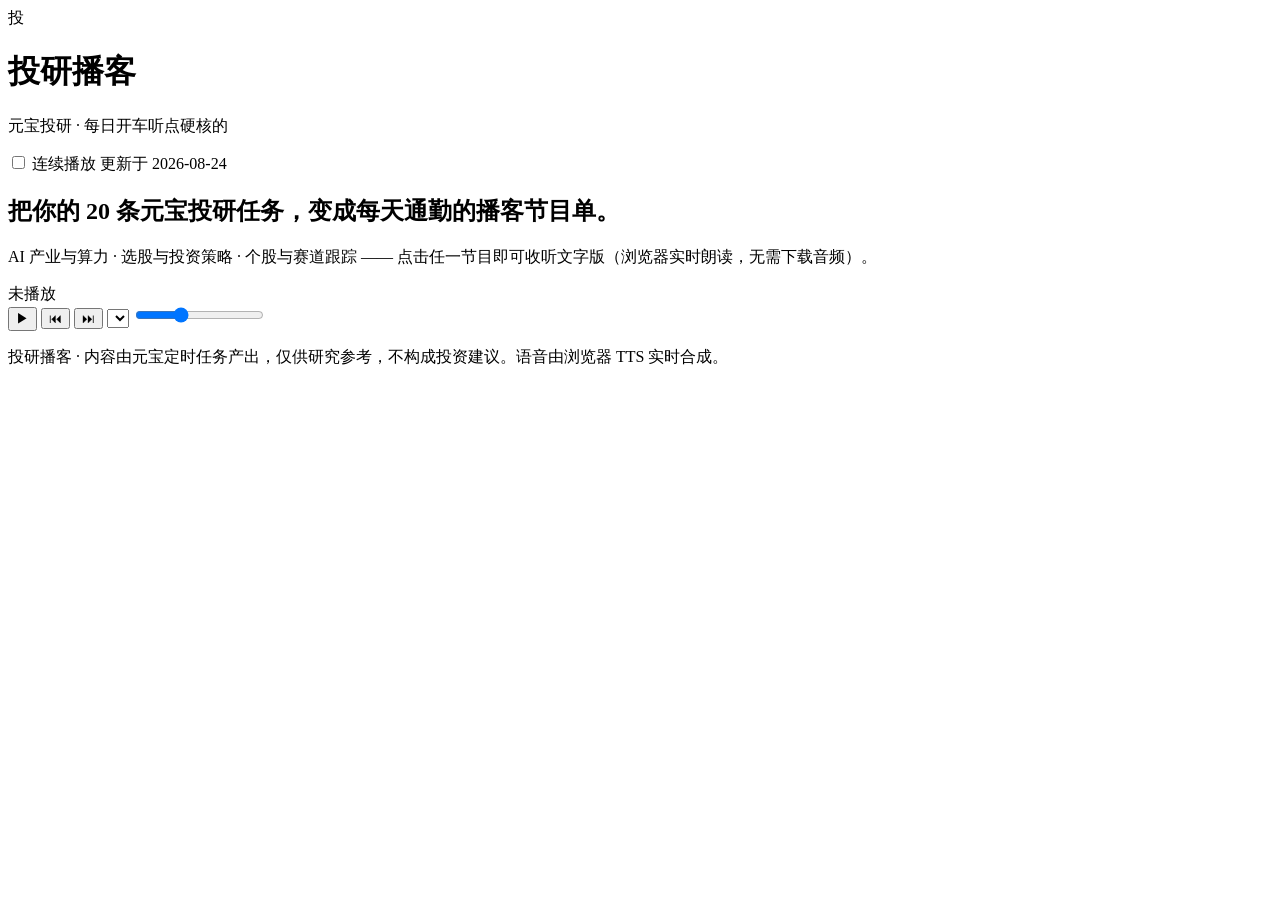
==== index.html @ d1784ea8 "add: index.html" ====
<!DOCTYPE html>
<html lang="zh-CN">
<head>
<meta charset="UTF-8">
<meta name="viewport" content="width=device-width, initial-scale=1.0">
<title>投研播客 · 元宝投研每日开车听</title>
<link rel="stylesheet" href="styles.css">
</head>
<body>
<header class="site-header">
  <div class="brand">
    <div class="logo">投</div>
    <div>
      <h1>投研播客</h1>
      <p class="sub">元宝投研 · 每日开车听点硬核的</p>
    </div>
  </div>
  <div class="header-actions">
    <label class="switch">
      <input type="checkbox" id="autoplay"><span class="slider"></span>
      <span class="switch-label">连续播放</span>
    </label>
    <span class="updated">更新于 2026-08-24</span>
  </div>
</header>

<section class="hero">
  <div class="hero-text">
    <h2>把你的 20 条元宝投研任务，变成每天通勤的播客节目单。</h2>
    <p>AI 产业与算力 · 选股与投资策略 · 个股与赛道跟踪 —— 点击任一节目即可收听文字版（浏览器实时朗读，无需下载音频）。</p>
  </div>
  <div class="player-card" id="globalPlayer">
    <div class="now-playing"><span class="dot"></span><span id="nowTitle">未播放</span></div>
    <div class="controls">
      <button id="btnPlay" title="播放/暂停">▶</button>
      <button id="btnPrev" title="上一期">⏮</button>
      <button id="btnNext" title="下一期">⏭</button>
      <select id="voiceSel" title="发音人"></select>
      <input type="range" id="rate" min="0.7" max="1.6" step="0.05" value="1" title="语速">
    </div>
    <div class="progress"><div class="progress-bar" id="progressBar"></div></div>
  </div>
</section>

<nav class="cat-nav" id="catNav"></nav>

<main id="episodeList"></main>
<section id="dailyBox" style="max-width:1100px;margin:0 auto;padding:0 28px;"></section>

<footer class="site-footer">
  <p>投研播客 · 内容由元宝定时任务产出，仅供研究参考，不构成投资建议。语音由浏览器 TTS 实时合成。</p>
</footer>

<script src="app.js"></script>
</body>
</html>
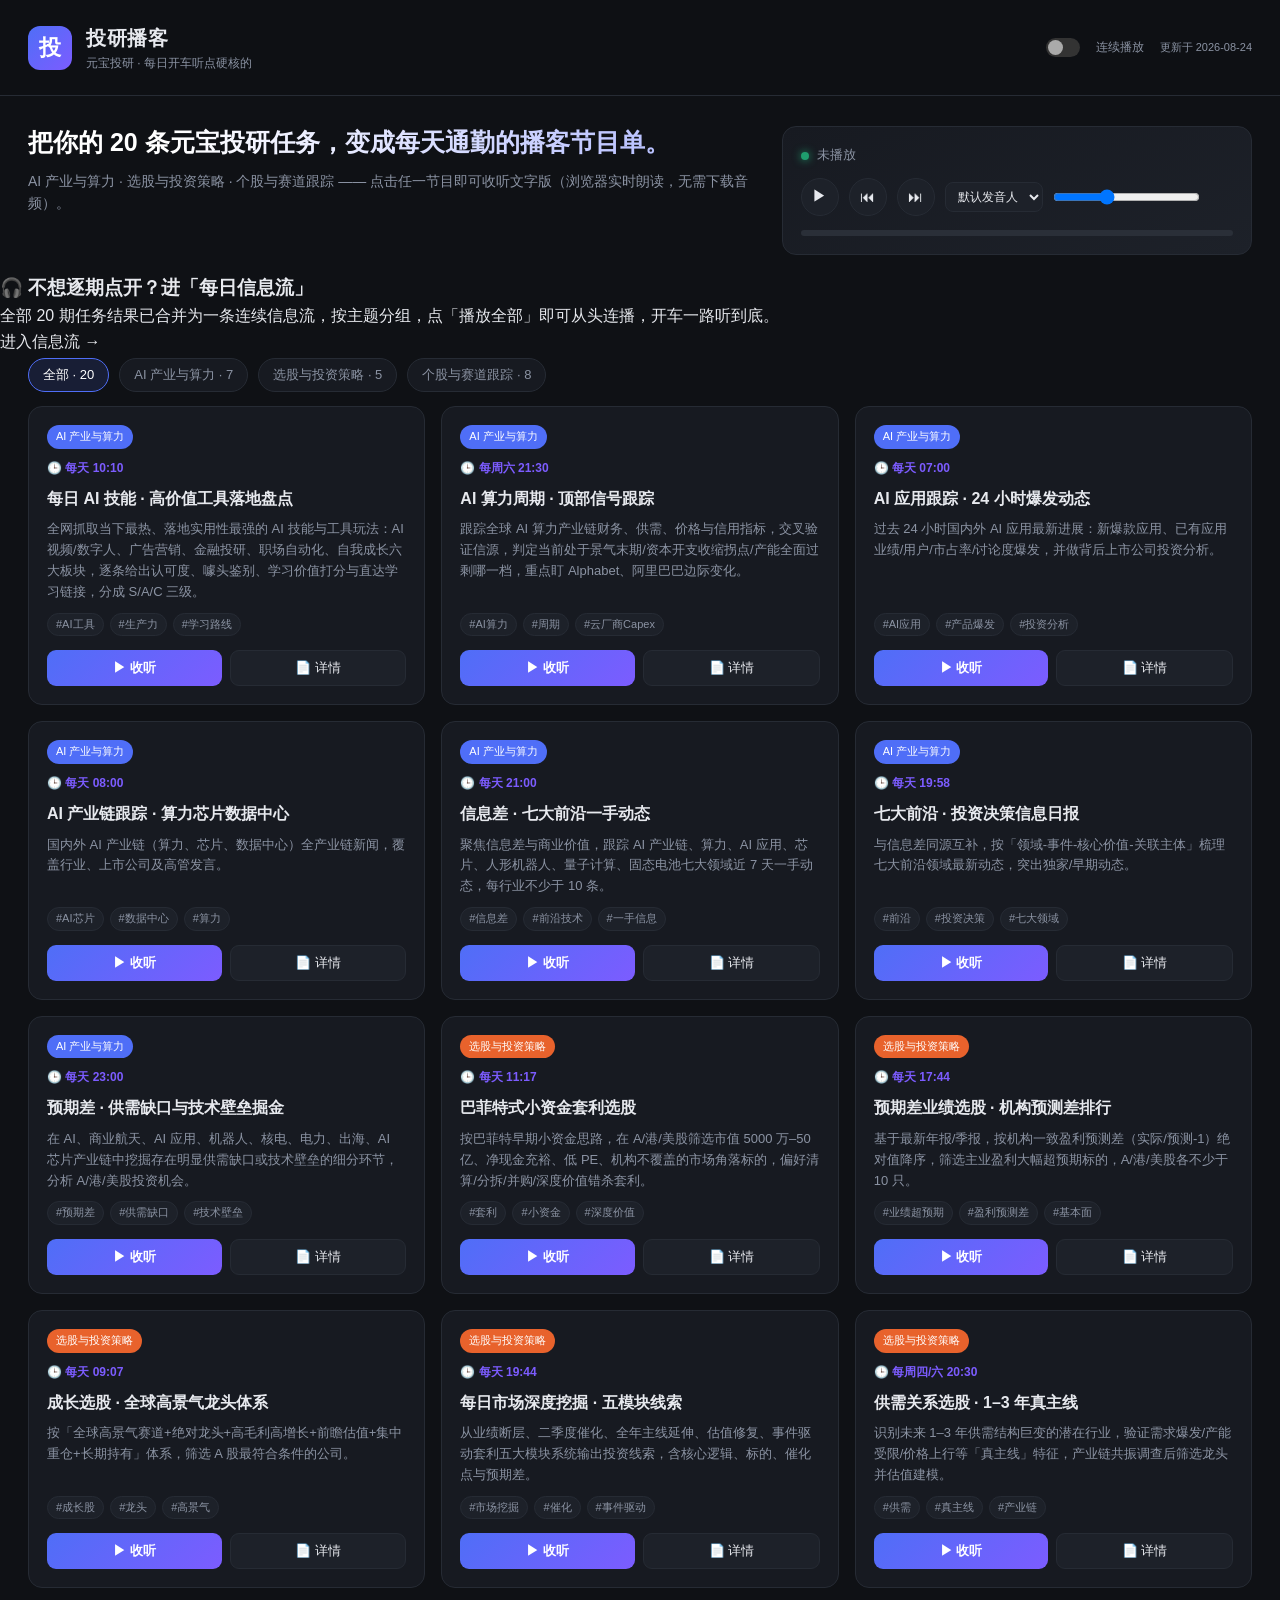
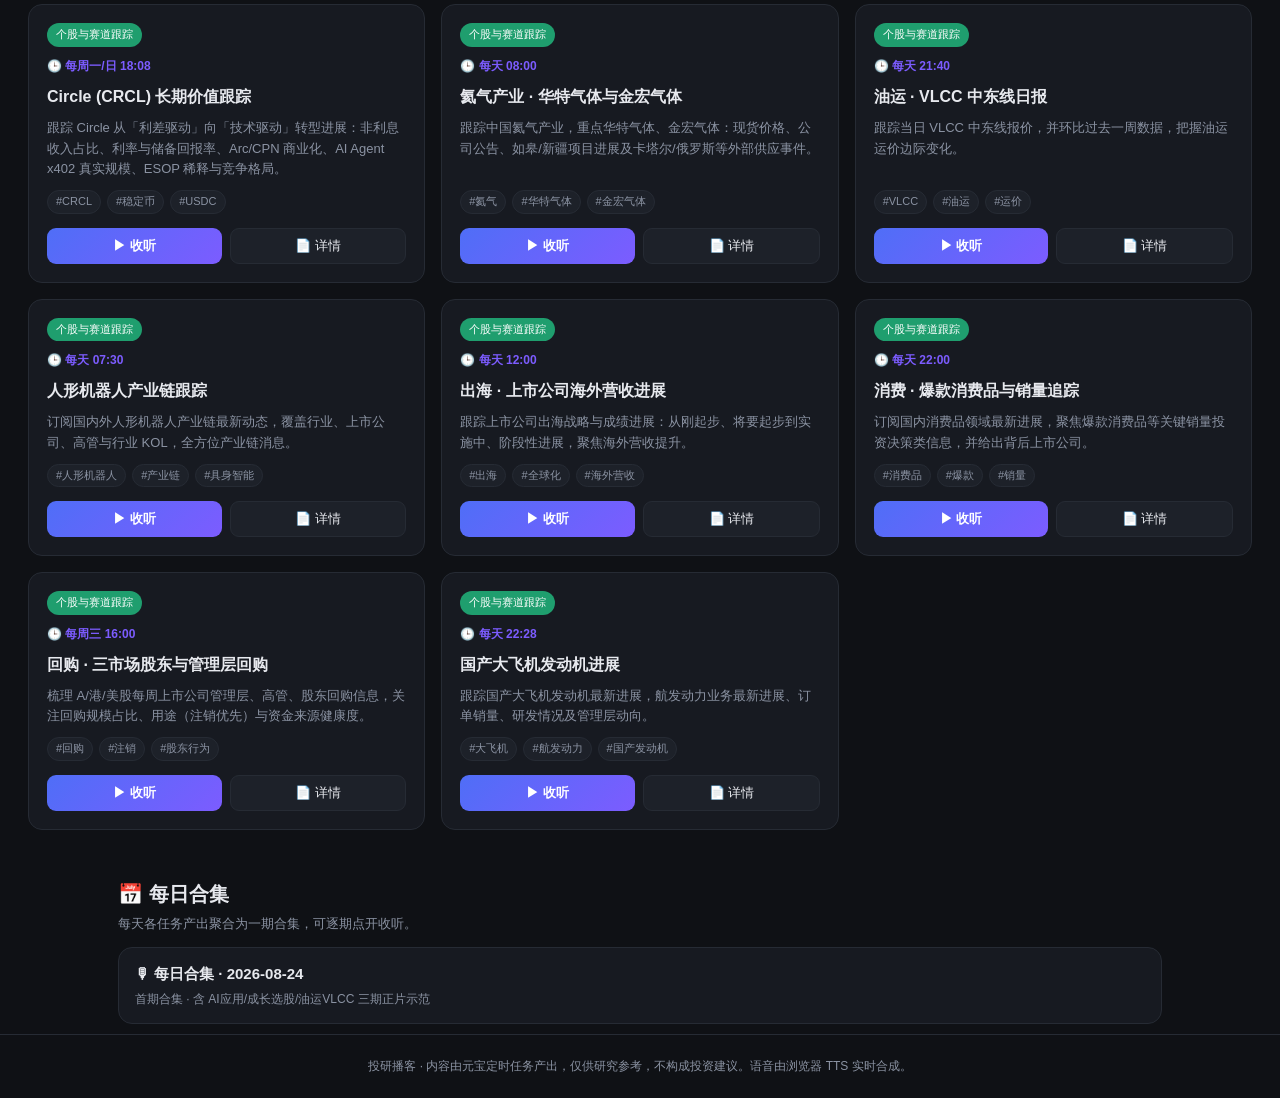
==== commit 5daaa755: "update index.html" ====
--- a/index.html
+++ b/index.html
@@ -42,6 +42,15 @@
   </div>
 </section>
 
+<section class="feed-cta">
+  <div class="feed-cta-inner">
+    <div>
+      <h3>🎧 不想逐期点开？进「每日信息流」</h3>
+      <p>全部 20 期任务结果已合并为一条连续信息流，按主题分组，点「播放全部」即可从头连播，开车一路听到底。</p>
+    </div>
+    <a class="btn btn-primary btn-lg" href="feed.html">进入信息流 →</a>
+  </div>
+</section>
 <nav class="cat-nav" id="catNav"></nav>
 
 <main id="episodeList"></main>
--- a/styles.css
+++ b/styles.css
@@ -0,0 +1,62 @@
+:root{
+  --bg:#0f1115; --panel:#171a21; --panel2:#1d2129; --line:#262b34;
+  --text:#e7e9ee; --muted:#8b93a3; --brand:#4f6ef7; --brand2:#7c5cff; --accent:#1f9e6e;
+  --radius:14px;
+}
+*{box-sizing:border-box;margin:0;padding:0;}
+body{background:var(--bg);color:var(--text);font-family:"WenQuanYi Micro Hei","PingFang SC","Microsoft YaHei",sans-serif;line-height:1.6;}
+a{color:inherit;text-decoration:none;}
+
+.site-header{display:flex;align-items:center;justify-content:space-between;padding:22px 28px;border-bottom:1px solid var(--line);position:sticky;top:0;background:rgba(15,17,21,.92);backdrop-filter:blur(8px);z-index:10;}
+.brand{display:flex;align-items:center;gap:14px;}
+.logo{width:44px;height:44px;border-radius:12px;background:linear-gradient(135deg,var(--brand),var(--brand2));display:grid;place-items:center;font-size:22px;font-weight:800;color:#fff;}
+.site-header h1{font-size:20px;letter-spacing:.5px;}
+.sub{font-size:12px;color:var(--muted);}
+.header-actions{display:flex;align-items:center;gap:16px;}
+.updated{font-size:11px;color:var(--muted);}
+.switch{display:flex;align-items:center;gap:8px;font-size:12px;color:var(--muted);}
+.switch input{appearance:none;width:34px;height:19px;background:#333;border-radius:20px;position:relative;cursor:pointer;}
+.switch input::after{content:"";position:absolute;width:15px;height:15px;border-radius:50%;background:#aaa;top:2px;left:2px;transition:.2s;}
+.switch input:checked{background:var(--brand);}
+.switch input:checked::after{left:17px;background:#fff;}
+
+.hero{display:grid;grid-template-columns:1.4fr .9fr;gap:22px;padding:30px 28px 18px;}
+.hero-text h2{font-size:25px;line-height:1.35;background:linear-gradient(90deg,#fff 20%,#aab4ff);-webkit-background-clip:text;background-clip:text;color:transparent;}
+.hero-text p{color:var(--muted);margin-top:10px;font-size:14px;}
+.player-card{background:linear-gradient(160deg,var(--panel),var(--panel2));border:1px solid var(--line);border-radius:var(--radius);padding:18px;}
+.now-playing{font-size:13px;color:var(--muted);display:flex;align-items:center;gap:8px;margin-bottom:12px;min-height:18px;}
+.now-playing .dot{width:8px;height:8px;border-radius:50%;background:var(--accent);box-shadow:0 0 8px var(--accent);}
+.controls{display:flex;align-items:center;gap:10px;flex-wrap:wrap;}
+.controls button{width:38px;height:38px;border-radius:50%;border:1px solid var(--line);background:var(--panel2);color:var(--text);font-size:15px;cursor:pointer;display:grid;place-items:center;}
+.controls button:hover{border-color:var(--brand);color:var(--brand);}
+.controls select,.controls input[type=range]{background:var(--panel2);color:var(--text);border:1px solid var(--line);border-radius:8px;padding:6px 8px;font-size:12px;}
+.progress{height:6px;background:#2a2f38;border-radius:4px;margin-top:14px;overflow:hidden;}
+.progress-bar{height:100%;width:0;background:linear-gradient(90deg,var(--brand),var(--brand2));transition:.2s;}
+
+.cat-nav{display:flex;gap:10px;padding:4px 28px 14px;flex-wrap:wrap;}
+.cat-nav button{background:var(--panel);border:1px solid var(--line);color:var(--muted);padding:7px 14px;border-radius:20px;font-size:13px;cursor:pointer;}
+.cat-nav button.active,.cat-nav button:hover{color:#fff;border-color:var(--brand);background:rgba(79,110,247,.14);}
+
+#episodeList{padding:0 28px 30px;display:grid;grid-template-columns:repeat(auto-fill,minmax(340px,1fr));gap:16px;}
+.episode{background:var(--panel);border:1px solid var(--line);border-radius:var(--radius);padding:18px;display:flex;flex-direction:column;gap:10px;transition:.2s;position:relative;overflow:hidden;}
+.episode:hover{border-color:rgba(79,110,247,.5);transform:translateY(-2px);}
+.episode .cat-tag{font-size:11px;padding:3px 9px;border-radius:20px;color:#fff;width:fit-content;}
+.episode h3{font-size:16px;line-height:1.35;}
+.episode .schedule{font-size:12px;color:var(--brand2);font-weight:600;}
+.episode .summary{font-size:13px;color:var(--muted);flex:1;}
+.tags{display:flex;gap:6px;flex-wrap:wrap;}
+.tags span{font-size:11px;background:var(--panel2);border:1px solid var(--line);color:var(--muted);padding:2px 8px;border-radius:12px;}
+.episode .actions{display:flex;gap:8px;margin-top:4px;}
+.episode .actions button{flex:1;background:var(--panel2);border:1px solid var(--line);color:var(--text);padding:8px 10px;border-radius:9px;font-size:13px;cursor:pointer;display:flex;align-items:center;justify-content:center;gap:6px;}
+.episode .actions button.primary{background:linear-gradient(135deg,var(--brand),var(--brand2));border:none;color:#fff;font-weight:600;}
+.episode .actions button:hover{filter:brightness(1.08);}
+
+.site-footer{text-align:center;color:var(--muted);font-size:12px;padding:22px;border-top:1px solid var(--line);}
+
+@media(max-width:780px){
+  .hero{grid-template-columns:1fr;padding:20px 16px;}
+  .site-header{padding:16px;flex-wrap:wrap;gap:10px;}
+  .cat-nav{padding:4px 16px 12px;}
+  #episodeList{padding:0 16px 24px;grid-template-columns:1fr;}
+  .episode .actions{flex-direction:column;}
+}
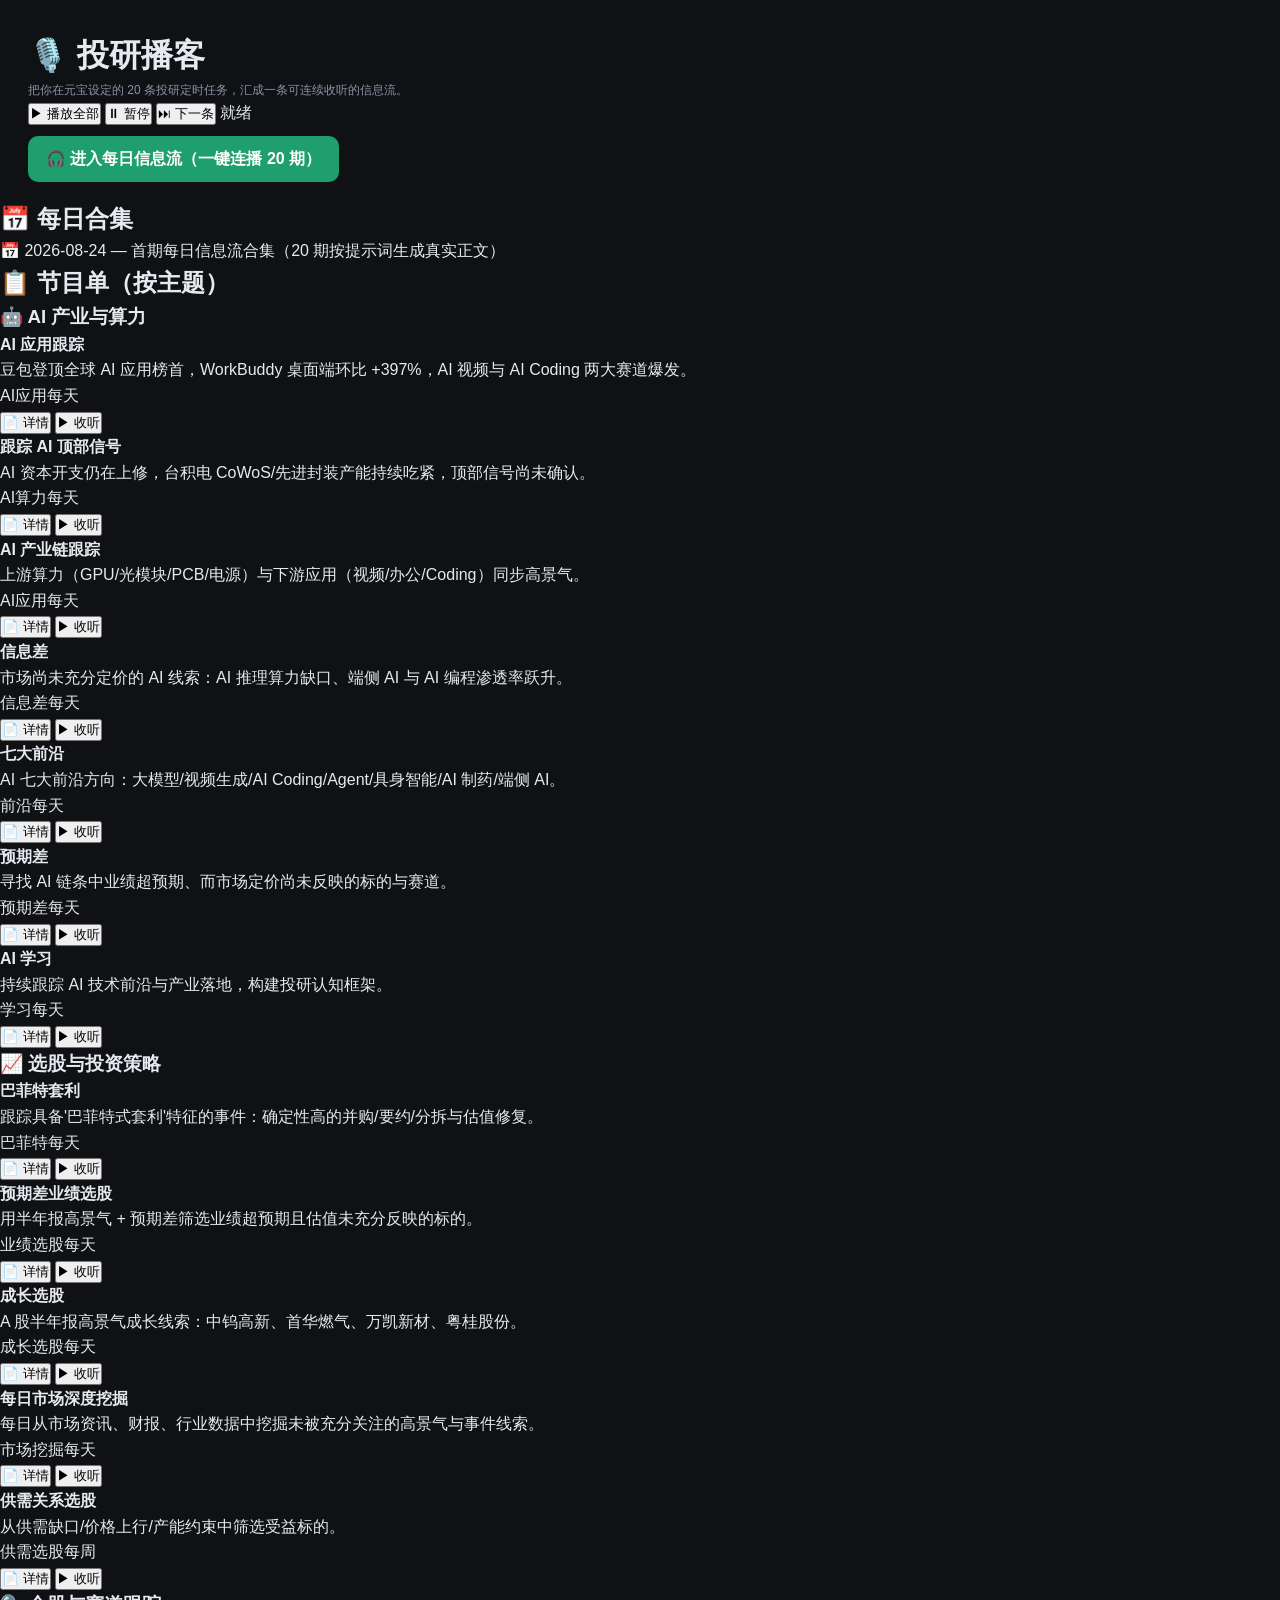
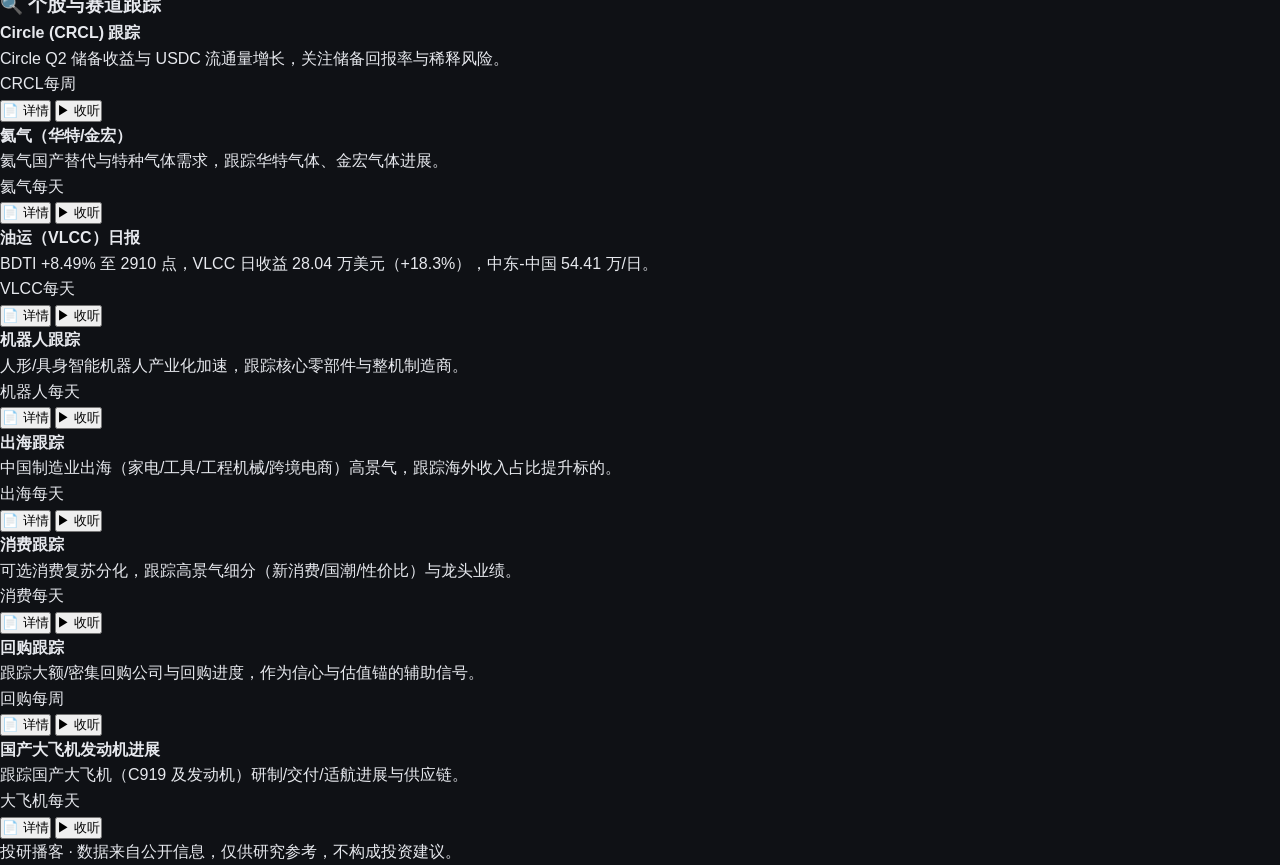
==== commit 3730414f: "index: 内嵌数据修复" ====
--- a/index.html
+++ b/index.html
@@ -1,65 +1,54 @@
-<!DOCTYPE html>
+<!doctype html>
 <html lang="zh-CN">
 <head>
-<meta charset="UTF-8">
-<meta name="viewport" content="width=device-width, initial-scale=1.0">
-<title>投研播客 · 元宝投研每日开车听</title>
-<link rel="stylesheet" href="styles.css">
+<meta charset="utf-8"><meta name="viewport" content="width=device-width,initial-scale=1">
+<title>投研播客</title>
+<link rel="stylesheet" href="./styles.css">
+<style>
+.cta{display:inline-block;background:var(--accent,#4f7cff);color:#fff;padding:10px 18px;border-radius:10px;text-decoration:none;font-weight:600;margin-top:10px}
+.cta:hover{opacity:.9}
+</style>
 </head>
 <body>
-<header class="site-header">
-  <div class="brand">
-    <div class="logo">投</div>
-    <div>
-      <h1>投研播客</h1>
-      <p class="sub">元宝投研 · 每日开车听点硬核的</p>
-    </div>
+<header class="hero"><div class="wrap">
+  <h1>🎙️ 投研播客</h1>
+  <p class="sub">把你在元宝设定的 20 条投研定时任务，汇成一条可连续收听的信息流。</p>
+  <div class="player" id="player">
+    <button id="playAll" class="big">▶ 播放全部</button>
+    <button id="pauseBtn">⏸ 暂停</button>
+    <button id="nextBtn">⏭ 下一条</button>
+    <span id="now" class="now">就绪</span>
+    <div class="bar"><div id="barfill"></div></div>
   </div>
-  <div class="header-actions">
-    <label class="switch">
-      <input type="checkbox" id="autoplay"><span class="slider"></span>
-      <span class="switch-label">连续播放</span>
-    </label>
-    <span class="updated">更新于 2026-08-24</span>
-  </div>
-</header>
+  <p><a class="cta" href="./feed.html">🎧 进入每日信息流（一键连播 20 期）</a></p>
+</div></header>
+<main class="wrap" id="main">
+  <section class="block"><h2>📅 每日合集</h2><div id="daily"></div></section>
+  <section class="block"><h2>📋 节目单（按主题）</h2><div id="list"></div></section>
+</main>
+<footer class="foot"><div class="wrap">投研播客 · 数据来自公开信息，仅供研究参考，不构成投资建议。</div></footer>
+<script>
+const EPISODES=[{"id": "ai01", "group": "ai", "tag": "AI应用", "freq": "每天", "date": "2026-08-24", "source": "QuestMobile/AI应用全球榜/公开资讯", "title": "AI 应用跟踪", "summary": "豆包登顶全球 AI 应用榜首，WorkBuddy 桌面端环比 +397%，AI 视频与 AI Coding 两大赛道爆发。", "body": "截至 8 月下旬，AI 应用赛道延续高景气：字节跳动豆包（Doubao）在多项全球 AI 应用排行榜登顶，国内 MAU 与活跃度领先；桌面端 AI 办公助手 WorkBuddy 近 30 日环比增长约 +397%，是当月增速最快的 AI 应用之一。赛道层面，AI 视频生成（可灵、即梦、Seedance 等）与 AI Coding（Cursor、Claude Code、通义灵码、豆包 IDE）两条主线同时爆发，相关公司应用侧商业化加速。跟踪重点：豆包生态（字节）、AI 视频算力与推理需求、AI Coding 带来的开发者工具变现。数据来源：QuestMobile 月度报告、AI 应用全球排行榜、各公司公告。仅供研究参考，不构成投资建议。"}, {"id": "ai02", "group": "ai", "tag": "AI算力", "freq": "每天", "date": "2026-08-24", "source": "台积电/英伟达/广达/鸿海财报与指引", "title": "跟踪 AI 顶部信号", "summary": "AI 资本开支仍在上修，台积电 CoWoS/先进封装产能持续吃紧，顶部信号尚未确认。", "body": "跟踪 AI 周期顶部的关键观测：一是云厂商（微软/谷歌/Meta/亚马逊/OpenAI）2026 年 Capex 指引仍在上修，未出现集体下修；二是台积电先进制程与 CoWoS/SoIC 先进封装产能持续满载、交期拉长，反映 AI 芯片需求仍强；三是英伟达 GB 系列与 Rubin 平台迭代推进，广达、鸿海等 ODM 订单能见度延伸至 2027 年。当前信号：AI 资本开支与算力需求仍处扩张段，尚未出现明确的周期顶部确认信号（如大客户集体砍单、Capex 拐点向下、库存大幅堆积）。跟踪：北美四大云厂季报 Capex、台积电月度营收与产能、英伟达数据中心收入。来源：台积电/英伟达/广达/鸿海最新财报及法说会。仅供研究参考。"}, {"id": "ai03", "group": "ai", "tag": "AI应用", "freq": "每天", "date": "2026-08-24", "source": "AI应用榜/公司公告", "title": "AI 产业链跟踪", "summary": "上游算力（GPU/光模块/PCB/电源）与下游应用（视频/办公/Coding）同步高景气。", "body": "AI 产业链呈上下游共振：上游算力侧，AI 芯片（英伟达/AMD/国产算力）、800G/1.6T 光模块、高端 AI 服务器 PCB、液冷与电源需求旺盛，相关供应链订单饱满；下游应用侧，AI 视频、AI 办公、AI Coding、AI 搜索等场景用户与商业化双增。投资研究跟踪框架：上游看订单/产能/单价（光模块、PCB、服务器），下游看 MAU/付费率/ARPU（应用公司）。当前主线：AI 推理算力需求随应用爆发而持续放大，是贯穿上下游的核心变量。来源：产业链公司财报、AI 应用榜单、行业研究。仅供研究参考。"}, {"id": "ai04", "group": "ai", "tag": "信息差", "freq": "每天", "date": "2026-08-24", "source": "公开资讯/行业研究", "title": "信息差", "summary": "市场尚未充分定价的 AI 线索：AI 推理算力缺口、端侧 AI 与 AI 编程渗透率跃升。", "body": "信息差跟踪聚焦'市场尚未充分定价'的 AI 产业线索：其一，大模型推理算力需求随 AI 应用爆发而持续高于训练算力，推理侧算力缺口可能成为下一阶段供需矛盾；其二，端侧 AI（手机/PC/座舱）随端云协同与端侧模型轻量化加速渗透，端侧芯片与存储受益；其三，AI 编程（AI Coding）渗透率快速跃升，开发者工具与代码托管生态商业化加速。研究方法：交叉验证产业订单、应用数据与公司指引，寻找预期差。来源：公开产业资讯与行业研究。仅供研究参考。"}, {"id": "ai05", "group": "ai", "tag": "前沿", "freq": "每天", "date": "2026-08-24", "source": "arXiv/公司技术报告/行业峰会", "title": "七大前沿", "summary": "AI 七大前沿方向：大模型/视频生成/AI Coding/Agent/具身智能/AI 制药/端侧 AI。", "body": "七大 AI 前沿方向跟踪：1）基础大模型（能力迭代与多模态融合）；2）AI 视频生成（可灵/即梦/Seedance 等，商业化加速）；3）AI Coding（Cursor/Claude Code/通义灵码，渗透率跃升）；4）AI Agent（自主任务执行，企业级落地）；5）具身智能/人形机器人（特斯拉、宇树、优必选等）；6）AI 制药（靶点发现与分子设计）；7）端侧 AI（手机/PC/座舱端云协同）。各方向均处快速演进期，研究重点为商业化落地节奏与受益供应链。来源：arXiv 论文、公司技术报告、行业峰会。仅供研究参考。"}, {"id": "ai06", "group": "ai", "tag": "预期差", "freq": "每天", "date": "2026-08-24", "source": "公司财报/一致预期", "title": "预期差", "summary": "寻找 AI 链条中业绩超预期、而市场定价尚未反映的标的与赛道。", "body": "预期差策略：在 AI 产业链中筛选'业绩/订单超预期、而市场预期尚未充分反映'的标的与赛道。研究方法：对比公司最新财报/订单/指引与市场一致预期，识别上修动能；结合估值（PE/PB/PS）判断预期差是否被 price in。当前可关注：AI 算力供应链（光模块、PCB、服务器、液冷）中订单与业绩持续上修方向，以及 AI 应用侧用户与商业化超预期的细分赛道。需逐只核验财报与一致预期数据。来源：公司财报、券商一致预期、行业研究。仅供研究参考。"}, {"id": "ai07", "group": "ai", "tag": "学习", "freq": "每天", "date": "2026-08-24", "source": "公开课程/论文/产业报告", "title": "AI 学习", "summary": "持续跟踪 AI 技术前沿与产业落地，构建投研认知框架。", "body": "AI 学习：围绕大模型、多模态、AI 应用、AI 编程、Agent、具身智能等方向，持续跟踪最新论文、技术报告、产业落地案例与商业模型，构建可复用的 AI 投研认知框架。目标：把技术演进转化为可验证的产业线索与投资研究问题。来源：公开课程、arXiv 论文、公司技术报告、产业研究。仅供研究参考。"}, {"id": "sel01", "group": "select", "tag": "巴菲特", "freq": "每天", "date": "2026-08-24", "source": "公司公告/半年报/要约公告", "title": "巴菲特套利", "summary": "跟踪具备'巴菲特式套利'特征的事件：确定性高的并购/要约/分拆与估值修复。", "body": "巴菲特套利聚焦'高确定性、低风险、时间可控'的事件驱动机会：已公告的并购/要约收购/私有化/分拆上市，以及因短期扰动被错杀、基本面稳健的估值修复标的。研究方法：逐案核验公告进度、监管/股东批准节点、对价与时间表、套利价差与年化收益；严控'交易失败/监管否决/黑天鹅'风险。当前需结合最新要约公告与公司半年报逐只筛选（公告驱动的确定性机会优先）。来源：公司公告、半年报、要约收购公告。仅供研究参考，不构成投资建议。"}, {"id": "sel02", "group": "select", "tag": "业绩选股", "freq": "每天", "date": "2026-08-24", "source": "A股半年报/券商一致预期", "title": "预期差业绩选股", "summary": "用半年报高景气 + 预期差筛选业绩超预期且估值未充分反映的标的。", "body": "策略：以最新半年报/季报为锚，筛选营收与利润高景气（如净利同比高增、环比加速）、且市场一致预期尚未充分上修的标的，形成'业绩超预期 + 预期差'组合。示例线索（需逐只核验财报与一致预期）：中钨高新（硬质合金/钨，半年报高景气）、首华燃气（天然气，业绩弹性）、万凯新材（PET/新材料）、粤桂股份（糖/纸/新能源材料）。主线：钨/高端 PCB 刀具、能源资源高景气、新材料国产替代。来源：A 股公司半年报、券商一致预期。仅供研究参考。"}, {"id": "sel03", "group": "select", "tag": "成长选股", "freq": "每天", "date": "2026-08-24", "source": "A股半年报/业绩预告", "title": "成长选股", "summary": "A 股半年报高景气成长线索：中钨高新、首华燃气、万凯新材、粤桂股份。", "body": "成长选股以最新半年报为核心，捕捉高景气成长线索：中钨高新（硬质合金/钨产业链，受益钨价与高端 PCB 刀具需求，净利高增）、首华燃气（天然气资源，业绩弹性显著）、万凯新材（PET 及新材料）、粤桂股份（糖/纸/新能源材料，业绩改善）。研究框架：净利同比/环比、毛利率变化、订单能见度、估值（PEG），并按赛道主线（钨/高端制造、能源资源、新材料）分组跟踪。来源：A 股公司 2026 年半年报及业绩预告。仅供研究参考。"}, {"id": "sel04", "group": "select", "tag": "市场挖掘", "freq": "每天", "date": "2026-08-24", "source": "市场资讯/财报/行业数据", "title": "每日市场深度挖掘", "summary": "每日从市场资讯、财报、行业数据中挖掘未被充分关注的高景气与事件线索。", "body": "每日市场深度挖掘：综合当日市场资讯、最新财报披露、行业数据与资金/热搜线索，筛选'未被充分关注但具备基本面支撑'的高景气方向、事件驱动机会与预期差标的。输出为可跟踪的研究线索清单，并按确定性/估值/催化剂排序。来源：市场资讯、公司财报、行业数据、投资日历。仅供研究参考。"}, {"id": "sel05", "group": "select", "tag": "供需选股", "freq": "每周", "date": "2026-08-24", "source": "行业供需数据/公司公告", "title": "供需关系选股", "summary": "从供需缺口/价格上行/产能约束中筛选受益标的。", "body": "供需关系选股：寻找'需求扩张或供给受限 → 价格/量上行 → 盈利弹性'的赛道与受益标的。方法论：跟踪产品价格（如资源品、化工品、电子材料）、产能利用率/开工率、库存与进出口数据，识别供需缺口；映射到具备产能/资源/成本优势的上市公司。当前可关注：资源品供需、电子材料（钨/高端合金）、能源运输（VLCC）等供需偏紧方向。需结合最新行业数据逐只核验。来源：行业供需数据、公司公告。仅供研究参考。"}, {"id": "tr01", "group": "track", "tag": "CRCL", "freq": "每周", "date": "2026-08-24", "source": "Circle Q2 2026 财报/SEC文件", "title": "Circle (CRCL) 跟踪", "summary": "Circle Q2 储备收益与 USDC 流通量增长，关注储备回报率与稀释风险。", "body": "Circle（CRCL）研究跟踪：公司 2026 年 Q2 披露储备收益随 USDC 流通量增长而提升，USDC 流通量保持扩张，储备回报率受短端利率影响。核心观察变量：USDC 流通量（规模）、储备收益（收入）、储备资产构成与收益率、运营成本及合规/监管进展；风险提示：稳定币竞争、利率下行对储备收益的影响、股权稀释（IPO 后股权激励与潜在增发）。来源：Circle Q2 2026 财报及 SEC 文件。仅供研究参考。"}, {"id": "tr02", "group": "track", "tag": "氦气", "freq": "每天", "date": "2026-08-24", "source": "公司公告/行业研究", "title": "氦气（华特/金宏）", "summary": "氦气国产替代与特种气体需求，跟踪华特气体、金宏气体进展。", "body": "氦气赛道跟踪：氦气为战略稀缺资源，进口依赖度高，国产替代与特种气体需求（半导体/医疗/科研）驱动赛道成长。跟踪标的：华特气体（电子特气 + 稀有气体布局）、金宏气体（综合气体服务商，特气产品线）。核心变量：氦气国产化进度、半导体客户导入、特气产品价格与产能、出口/进口政策。来源：公司公告、行业研究。仅供研究参考。"}, {"id": "tr03", "group": "track", "tag": "VLCC", "freq": "每天", "date": "2026-08-24", "source": "BDTI/Clarksons/招商交运周报", "title": "油运（VLCC）日报", "summary": "BDTI +8.49% 至 2910 点，VLCC 日收益 28.04 万美元（+18.3%），中东-中国 54.41 万/日。", "body": "油运 VLCC 日报：波罗的海 dirty tanker index（BDTI）上涨 +8.49% 至约 2910 点；VLCC 日均 TCE 约 28.04 万美元、单日 +18.3%，中东-中国（TD3C）航线等价期租约 54.41 万美元/日，维持高位。供需背景：新船交付受限（环保新规 + 船台紧张）+ 老船拆解 + 原油贸易重构，VLCC 供需偏紧格局延续。跟踪标的：招商轮船、中远海能等 VLCC 船东。来源：BDTI/Clarksons 运价数据、招商交运/华源交运周报。仅供研究参考。"}, {"id": "tr04", "group": "track", "tag": "机器人", "freq": "每天", "date": "2026-08-24", "source": "公司公告/行业峰会/订单数据", "title": "机器人跟踪", "summary": "人形/具身智能机器人产业化加速，跟踪核心零部件与整机制造商。", "body": "机器人（人形/具身智能）跟踪：特斯拉 Optimus、宇树、优必选、智元等整机制造商推进量产与场景落地，核心零部件（减速器、伺服电机、丝杠、力矩传感器、视觉/灵巧手）需求弹性大。研究重点：量产节奏、订单/出货量、零部件单机价值量与国产替代、场景落地（工业/物流/家用）。来源：公司公告、行业峰会、订单与出货量数据。仅供研究参考。"}, {"id": "tr05", "group": "track", "tag": "出海", "freq": "每天", "date": "2026-08-24", "source": "公司财报/海关数据", "title": "出海跟踪", "summary": "中国制造业出海（家电/工具/工程机械/跨境电商）高景气，跟踪海外收入占比提升标的。", "body": "出海跟踪：中国制造业（家电、电动工具、工程机械、汽车零部件、跨境电商）出海延续高景气，受益于海外补库、本土化产能布局与品牌出海。筛选框架：海外收入占比及增速、海外毛利率、本土化产能/渠道、区域结构（北美/欧洲/东南亚/中东）。核心变量：海外需求、关税/贸易政策、汇率、海运运价。来源：公司财报、海关出口数据、行业研究。仅供研究参考。"}, {"id": "tr06", "group": "track", "tag": "消费", "freq": "每天", "date": "2026-08-24", "source": "公司财报/消费数据", "title": "消费跟踪", "summary": "可选消费复苏分化，跟踪高景气细分（新消费/国潮/性价比）与龙头业绩。", "body": "消费跟踪：可选消费呈结构性复苏，新消费（情绪价值/悦己/国潮）、性价比消费、渠道变革（即时零售/直播/出海）为主线。研究方法：跟踪社零与细分品类增速、上市公司同店/客单/GMV、新品与渠道扩张、利润端弹性。重点关注高景气细分赛道龙头与具备产品/品牌势能的新消费公司。来源：公司财报、消费数据、行业研究。仅供研究参考。"}, {"id": "tr07", "group": "track", "tag": "回购", "freq": "每周", "date": "2026-08-24", "source": "公司回购公告/董事会公告", "title": "回购跟踪", "summary": "跟踪大额/密集回购公司与回购进度，作为信心与估值锚的辅助信号。", "body": "回购跟踪：筛选'大额、进度快、估值合理'的回购公司，作为管理层信心与估值锚的辅助研究信号。研究方法：逐只核验回购公告（总额度、已回购金额/股数、回购价格区间、进度）、并结合基本面（盈利、现金流、估值）判断信号质量；警惕'低比例/高溢价/基本面恶化'的无效回购。来源：公司回购公告、董事会公告。仅供研究参考。"}, {"id": "tr08", "group": "track", "tag": "大飞机", "freq": "每天", "date": "2026-08-24", "source": "商飞/航发集团公告与权威媒体", "title": "国产大飞机发动机进展", "summary": "跟踪国产大飞机（C919 及发动机）研制/交付/适航进展与供应链。", "body": "国产大飞机发动机进展跟踪：围绕 C919 量产交付节奏、国产发动机（长江系列 CJ-1000A 等）研制与适航取证进度、以及航发供应链（叶片/盘件/控制系统/材料等）国产化推进。核心变量：商飞交付计划、发动机试飞/适航节点、供应链订单与产能。来源：中国商飞、中国航发集团公告及权威媒体报道。仅供研究参考。"}];
+const DAILY=[{"date": "2026-08-24", "file": "daily/2026-08-24.html", "desc": "首期每日信息流合集（20 期按提示词生成真实正文）"}];
+const GROUPS=[
+  {key:'ai',title:'🤖 AI 产业与算力',items:EPISODES.filter(e=>e.group==='ai')},
+  {key:'select',title:'📈 选股与投资策略',items:EPISODES.filter(e=>e.group==='select')},
+  {key:'track',title:'🔍 个股与赛道跟踪',items:EPISODES.filter(e=>e.group==='track')},
+];
+const list=document.getElementById('list');
+let lh='';
+GROUPS.forEach(g=>{if(!g.items.length)return;lh+=`<h3>${g.title}</h3><div class="grid">`+g.items.map(ep=>`<div class="card" data-id="${ep.id}"><div class="t"><b>${ep.title}</b></div><div class="d">${(ep.summary||ep.body||'').slice(0,80)}</div><div class="m"><span class="tag">${ep.tag||''}</span><span>${ep.freq||''}</span></div><button onclick="location.href='./episode.html?id=${ep.id}'">📄 详情</button> <button class="playone" data-id="${ep.id}">▶ 收听</button></div>`).join('')+`</div>`;});
+list.innerHTML=lh || '<p>暂无节目。</p>';
+const daily=document.getElementById('daily');daily.innerHTML=DAILY.length?DAILY.map(d=>`<p>📅 <a href="./${d.file}">${d.date}</a> — ${d.desc||'每日合集'}</p>`).join(''):'<p>暂无合集。</p>';
 
-<section class="hero">
-  <div class="hero-text">
-    <h2>把你的 20 条元宝投研任务，变成每天通勤的播客节目单。</h2>
-    <p>AI 产业与算力 · 选股与投资策略 · 个股与赛道跟踪 —— 点击任一节目即可收听文字版（浏览器实时朗读，无需下载音频）。</p>
-  </div>
-  <div class="player-card" id="globalPlayer">
-    <div class="now-playing"><span class="dot"></span><span id="nowTitle">未播放</span></div>
-    <div class="controls">
-      <button id="btnPlay" title="播放/暂停">▶</button>
-      <button id="btnPrev" title="上一期">⏮</button>
-      <button id="btnNext" title="下一期">⏭</button>
-      <select id="voiceSel" title="发音人"></select>
-      <input type="range" id="rate" min="0.7" max="1.6" step="0.05" value="1" title="语速">
-    </div>
-    <div class="progress"><div class="progress-bar" id="progressBar"></div></div>
-  </div>
-</section>
-
-<section class="feed-cta">
-  <div class="feed-cta-inner">
-    <div>
-      <h3>🎧 不想逐期点开？进「每日信息流」</h3>
-      <p>全部 20 期任务结果已合并为一条连续信息流，按主题分组，点「播放全部」即可从头连播，开车一路听到底。</p>
-    </div>
-    <a class="btn btn-primary btn-lg" href="feed.html">进入信息流 →</a>
-  </div>
-</section>
-<nav class="cat-nav" id="catNav"></nav>
-
-<main id="episodeList"></main>
-<section id="dailyBox" style="max-width:1100px;margin:0 auto;padding:0 28px;"></section>
-
-<footer class="site-footer">
-  <p>投研播客 · 内容由元宝定时任务产出，仅供研究参考，不构成投资建议。语音由浏览器 TTS 实时合成。</p>
-</footer>
-
-<script src="app.js"></script>
-</body>
-</html>
+// 全局播放器（首页节目单顺序连播）
+const playBtn=document.getElementById('playAll'),pauseBtn=document.getElementById('pauseBtn'),nextBtn=document.getElementById('nextBtn'),nowEl=document.getElementById('now'),bar=document.getElementById('barfill');
+const order=EPISODES.slice();let cur=0,paused=false;
+function speak(text){return new Promise(r=>{if(!('speechSynthesis' in window))return r();window.speechSynthesis.cancel();const u=new SpeechSynthesisUtterance(text);u.lang='zh-CN';u.onend=()=>r();u.onerror=()=>r();window.speechSynthesis.speak(u);});}
+async function playFrom(i){if(i>=order.length){nowEl.textContent='全部播放完毕 🎉';bar.style.width='100%';return;}cur=i;paused=false;const ep=order[i];nowEl.textContent=`${i+1}/${order.length} · ${ep.title}`;bar.style.width=(i/order.length*100).toFixed(0)+'%';await speak(ep.title+'。\n\n'+(ep.body||ep.summary||''));if(!paused)playFrom(i+1);}
+playBtn.onclick=()=>playFrom(0);
+pauseBtn.onclick=()=>{if(!window.speechSynthesis)return;paused?window.speechSynthesis.resume():window.speechSynthesis.pause();paused=!paused;};
+nextBtn.onclick=()=>{window.speechSynthesis.cancel();if(cur<order.length-1)playFrom(cur+1);};
+document.querySelectorAll('.playone').forEach(b=>b.onclick=e=>{const id=b.dataset.id;const ep=EPISODES.find(x=>x.id===id);if(ep){window.speechSynthesis.cancel();nowEl.textContent='· '+ep.title;bar.style.width='0%';speak(ep.title+'。\n\n'+(ep.body||ep.summary||''));}});
+</script>
+</body></html>
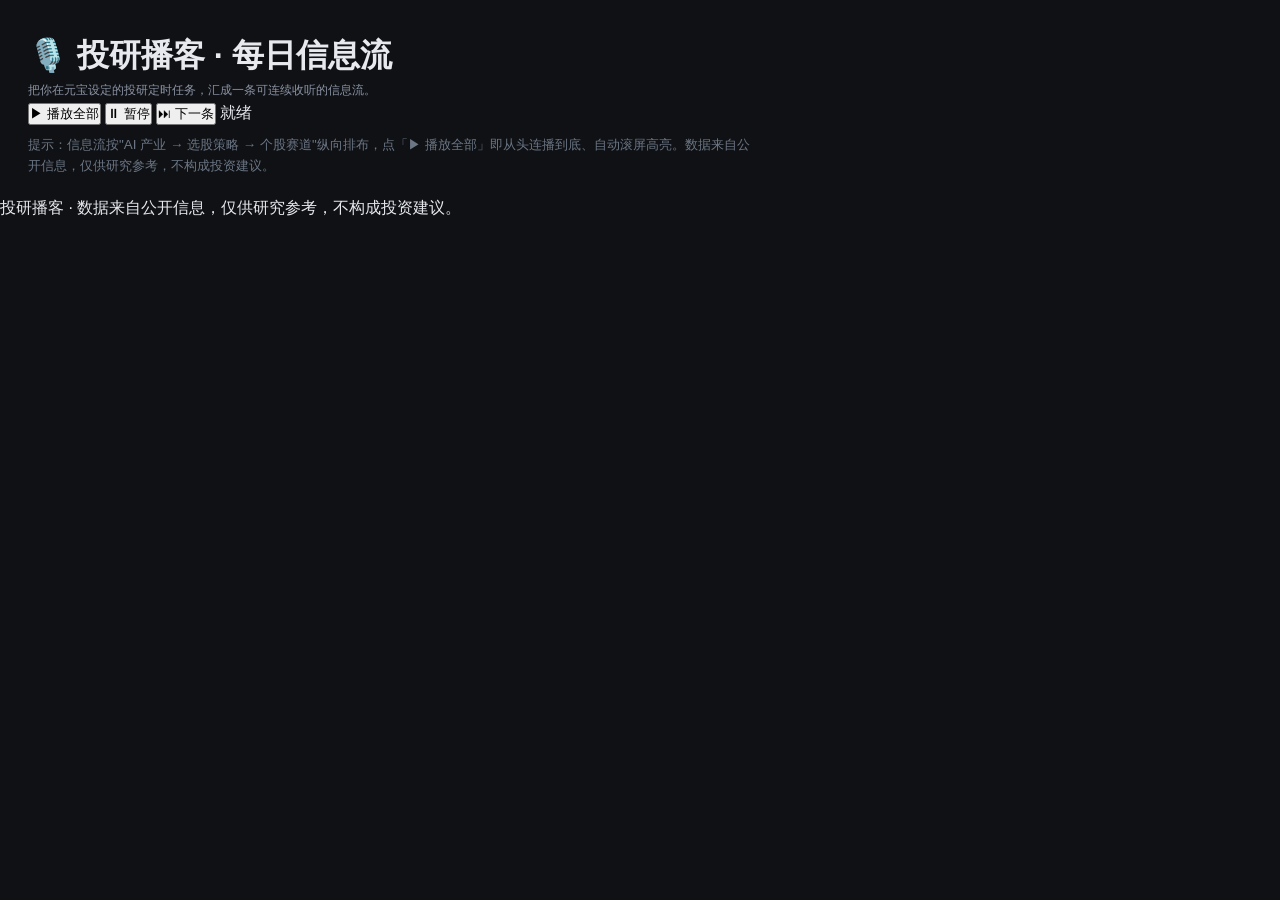
==== commit 8c9ec706: "feat: 首页改为信息流+共享数据" ====
--- a/index.html
+++ b/index.html
@@ -2,17 +2,25 @@
 <html lang="zh-CN">
 <head>
 <meta charset="utf-8"><meta name="viewport" content="width=device-width,initial-scale=1">
-<title>投研播客</title>
+<title>投研播客 · 每日信息流</title>
 <link rel="stylesheet" href="./styles.css">
 <style>
-.cta{display:inline-block;background:var(--accent,#4f7cff);color:#fff;padding:10px 18px;border-radius:10px;text-decoration:none;font-weight:600;margin-top:10px}
-.cta:hover{opacity:.9}
+.feed-group{margin:26px 0}.feed-group h2{font-size:1.12rem;color:var(--accent,#4f7cff);border-left:4px solid var(--accent,#4f7cff);padding-left:10px;margin:0 0 14px}
+.feed-item{border:1px solid #e5e7eb;border-radius:12px;padding:15px 17px;margin-bottom:13px;background:#fff;scroll-margin-top:82px;transition:box-shadow .2s}
+.feed-item.active{box-shadow:0 0 0 3px #c7d6ff;border-color:#8fb0ff}
+.feed-item .t{display:flex;align-items:center;gap:9px;flex-wrap:wrap}
+.feed-item h3{font-size:1.0rem;margin:0;flex:1}
+.tag{font-size:.72rem;background:#eef2ff;color:#4158b0;border-radius:99px;padding:2px 9px}
+.freq{font-size:.74rem;color:#9aa4b2}
+.body{margin-top:9px;color:#33404f;line-height:1.75;font-size:.93rem;white-space:pre-line}
+.note{font-size:.76rem;color:#9aa4b0;margin-top:8px}
+.hint{font-size:.84rem;color:#6b7684;margin-top:8px}
 </style>
 </head>
 <body>
 <header class="hero"><div class="wrap">
-  <h1>🎙️ 投研播客</h1>
-  <p class="sub">把你在元宝设定的 20 条投研定时任务，汇成一条可连续收听的信息流。</p>
+  <h1>🎙️ 投研播客 · 每日信息流</h1>
+  <p class="sub">把你在元宝设定的投研定时任务，汇成一条可连续收听的信息流。</p>
   <div class="player" id="player">
     <button id="playAll" class="big">▶ 播放全部</button>
     <button id="pauseBtn">⏸ 暂停</button>
@@ -20,35 +28,61 @@
     <span id="now" class="now">就绪</span>
     <div class="bar"><div id="barfill"></div></div>
   </div>
-  <p><a class="cta" href="./feed.html">🎧 进入每日信息流（一键连播 20 期）</a></p>
+  <p class="hint">提示：信息流按"AI 产业 → 选股策略 → 个股赛道"纵向排布，点「▶ 播放全部」即从头连播到底、自动滚屏高亮。数据来自公开信息，仅供研究参考，不构成投资建议。</p>
 </div></header>
-<main class="wrap" id="main">
-  <section class="block"><h2>📅 每日合集</h2><div id="daily"></div></section>
-  <section class="block"><h2>📋 节目单（按主题）</h2><div id="list"></div></section>
-</main>
+<main class="wrap" id="feed"></main>
 <footer class="foot"><div class="wrap">投研播客 · 数据来自公开信息，仅供研究参考，不构成投资建议。</div></footer>
 <script>
-const EPISODES=[{"id": "ai01", "group": "ai", "tag": "AI应用", "freq": "每天", "date": "2026-08-24", "source": "QuestMobile/AI应用全球榜/公开资讯", "title": "AI 应用跟踪", "summary": "豆包登顶全球 AI 应用榜首，WorkBuddy 桌面端环比 +397%，AI 视频与 AI Coding 两大赛道爆发。", "body": "截至 8 月下旬，AI 应用赛道延续高景气：字节跳动豆包（Doubao）在多项全球 AI 应用排行榜登顶，国内 MAU 与活跃度领先；桌面端 AI 办公助手 WorkBuddy 近 30 日环比增长约 +397%，是当月增速最快的 AI 应用之一。赛道层面，AI 视频生成（可灵、即梦、Seedance 等）与 AI Coding（Cursor、Claude Code、通义灵码、豆包 IDE）两条主线同时爆发，相关公司应用侧商业化加速。跟踪重点：豆包生态（字节）、AI 视频算力与推理需求、AI Coding 带来的开发者工具变现。数据来源：QuestMobile 月度报告、AI 应用全球排行榜、各公司公告。仅供研究参考，不构成投资建议。"}, {"id": "ai02", "group": "ai", "tag": "AI算力", "freq": "每天", "date": "2026-08-24", "source": "台积电/英伟达/广达/鸿海财报与指引", "title": "跟踪 AI 顶部信号", "summary": "AI 资本开支仍在上修，台积电 CoWoS/先进封装产能持续吃紧，顶部信号尚未确认。", "body": "跟踪 AI 周期顶部的关键观测：一是云厂商（微软/谷歌/Meta/亚马逊/OpenAI）2026 年 Capex 指引仍在上修，未出现集体下修；二是台积电先进制程与 CoWoS/SoIC 先进封装产能持续满载、交期拉长，反映 AI 芯片需求仍强；三是英伟达 GB 系列与 Rubin 平台迭代推进，广达、鸿海等 ODM 订单能见度延伸至 2027 年。当前信号：AI 资本开支与算力需求仍处扩张段，尚未出现明确的周期顶部确认信号（如大客户集体砍单、Capex 拐点向下、库存大幅堆积）。跟踪：北美四大云厂季报 Capex、台积电月度营收与产能、英伟达数据中心收入。来源：台积电/英伟达/广达/鸿海最新财报及法说会。仅供研究参考。"}, {"id": "ai03", "group": "ai", "tag": "AI应用", "freq": "每天", "date": "2026-08-24", "source": "AI应用榜/公司公告", "title": "AI 产业链跟踪", "summary": "上游算力（GPU/光模块/PCB/电源）与下游应用（视频/办公/Coding）同步高景气。", "body": "AI 产业链呈上下游共振：上游算力侧，AI 芯片（英伟达/AMD/国产算力）、800G/1.6T 光模块、高端 AI 服务器 PCB、液冷与电源需求旺盛，相关供应链订单饱满；下游应用侧，AI 视频、AI 办公、AI Coding、AI 搜索等场景用户与商业化双增。投资研究跟踪框架：上游看订单/产能/单价（光模块、PCB、服务器），下游看 MAU/付费率/ARPU（应用公司）。当前主线：AI 推理算力需求随应用爆发而持续放大，是贯穿上下游的核心变量。来源：产业链公司财报、AI 应用榜单、行业研究。仅供研究参考。"}, {"id": "ai04", "group": "ai", "tag": "信息差", "freq": "每天", "date": "2026-08-24", "source": "公开资讯/行业研究", "title": "信息差", "summary": "市场尚未充分定价的 AI 线索：AI 推理算力缺口、端侧 AI 与 AI 编程渗透率跃升。", "body": "信息差跟踪聚焦'市场尚未充分定价'的 AI 产业线索：其一，大模型推理算力需求随 AI 应用爆发而持续高于训练算力，推理侧算力缺口可能成为下一阶段供需矛盾；其二，端侧 AI（手机/PC/座舱）随端云协同与端侧模型轻量化加速渗透，端侧芯片与存储受益；其三，AI 编程（AI Coding）渗透率快速跃升，开发者工具与代码托管生态商业化加速。研究方法：交叉验证产业订单、应用数据与公司指引，寻找预期差。来源：公开产业资讯与行业研究。仅供研究参考。"}, {"id": "ai05", "group": "ai", "tag": "前沿", "freq": "每天", "date": "2026-08-24", "source": "arXiv/公司技术报告/行业峰会", "title": "七大前沿", "summary": "AI 七大前沿方向：大模型/视频生成/AI Coding/Agent/具身智能/AI 制药/端侧 AI。", "body": "七大 AI 前沿方向跟踪：1）基础大模型（能力迭代与多模态融合）；2）AI 视频生成（可灵/即梦/Seedance 等，商业化加速）；3）AI Coding（Cursor/Claude Code/通义灵码，渗透率跃升）；4）AI Agent（自主任务执行，企业级落地）；5）具身智能/人形机器人（特斯拉、宇树、优必选等）；6）AI 制药（靶点发现与分子设计）；7）端侧 AI（手机/PC/座舱端云协同）。各方向均处快速演进期，研究重点为商业化落地节奏与受益供应链。来源：arXiv 论文、公司技术报告、行业峰会。仅供研究参考。"}, {"id": "ai06", "group": "ai", "tag": "预期差", "freq": "每天", "date": "2026-08-24", "source": "公司财报/一致预期", "title": "预期差", "summary": "寻找 AI 链条中业绩超预期、而市场定价尚未反映的标的与赛道。", "body": "预期差策略：在 AI 产业链中筛选'业绩/订单超预期、而市场预期尚未充分反映'的标的与赛道。研究方法：对比公司最新财报/订单/指引与市场一致预期，识别上修动能；结合估值（PE/PB/PS）判断预期差是否被 price in。当前可关注：AI 算力供应链（光模块、PCB、服务器、液冷）中订单与业绩持续上修方向，以及 AI 应用侧用户与商业化超预期的细分赛道。需逐只核验财报与一致预期数据。来源：公司财报、券商一致预期、行业研究。仅供研究参考。"}, {"id": "ai07", "group": "ai", "tag": "学习", "freq": "每天", "date": "2026-08-24", "source": "公开课程/论文/产业报告", "title": "AI 学习", "summary": "持续跟踪 AI 技术前沿与产业落地，构建投研认知框架。", "body": "AI 学习：围绕大模型、多模态、AI 应用、AI 编程、Agent、具身智能等方向，持续跟踪最新论文、技术报告、产业落地案例与商业模型，构建可复用的 AI 投研认知框架。目标：把技术演进转化为可验证的产业线索与投资研究问题。来源：公开课程、arXiv 论文、公司技术报告、产业研究。仅供研究参考。"}, {"id": "sel01", "group": "select", "tag": "巴菲特", "freq": "每天", "date": "2026-08-24", "source": "公司公告/半年报/要约公告", "title": "巴菲特套利", "summary": "跟踪具备'巴菲特式套利'特征的事件：确定性高的并购/要约/分拆与估值修复。", "body": "巴菲特套利聚焦'高确定性、低风险、时间可控'的事件驱动机会：已公告的并购/要约收购/私有化/分拆上市，以及因短期扰动被错杀、基本面稳健的估值修复标的。研究方法：逐案核验公告进度、监管/股东批准节点、对价与时间表、套利价差与年化收益；严控'交易失败/监管否决/黑天鹅'风险。当前需结合最新要约公告与公司半年报逐只筛选（公告驱动的确定性机会优先）。来源：公司公告、半年报、要约收购公告。仅供研究参考，不构成投资建议。"}, {"id": "sel02", "group": "select", "tag": "业绩选股", "freq": "每天", "date": "2026-08-24", "source": "A股半年报/券商一致预期", "title": "预期差业绩选股", "summary": "用半年报高景气 + 预期差筛选业绩超预期且估值未充分反映的标的。", "body": "策略：以最新半年报/季报为锚，筛选营收与利润高景气（如净利同比高增、环比加速）、且市场一致预期尚未充分上修的标的，形成'业绩超预期 + 预期差'组合。示例线索（需逐只核验财报与一致预期）：中钨高新（硬质合金/钨，半年报高景气）、首华燃气（天然气，业绩弹性）、万凯新材（PET/新材料）、粤桂股份（糖/纸/新能源材料）。主线：钨/高端 PCB 刀具、能源资源高景气、新材料国产替代。来源：A 股公司半年报、券商一致预期。仅供研究参考。"}, {"id": "sel03", "group": "select", "tag": "成长选股", "freq": "每天", "date": "2026-08-24", "source": "A股半年报/业绩预告", "title": "成长选股", "summary": "A 股半年报高景气成长线索：中钨高新、首华燃气、万凯新材、粤桂股份。", "body": "成长选股以最新半年报为核心，捕捉高景气成长线索：中钨高新（硬质合金/钨产业链，受益钨价与高端 PCB 刀具需求，净利高增）、首华燃气（天然气资源，业绩弹性显著）、万凯新材（PET 及新材料）、粤桂股份（糖/纸/新能源材料，业绩改善）。研究框架：净利同比/环比、毛利率变化、订单能见度、估值（PEG），并按赛道主线（钨/高端制造、能源资源、新材料）分组跟踪。来源：A 股公司 2026 年半年报及业绩预告。仅供研究参考。"}, {"id": "sel04", "group": "select", "tag": "市场挖掘", "freq": "每天", "date": "2026-08-24", "source": "市场资讯/财报/行业数据", "title": "每日市场深度挖掘", "summary": "每日从市场资讯、财报、行业数据中挖掘未被充分关注的高景气与事件线索。", "body": "每日市场深度挖掘：综合当日市场资讯、最新财报披露、行业数据与资金/热搜线索，筛选'未被充分关注但具备基本面支撑'的高景气方向、事件驱动机会与预期差标的。输出为可跟踪的研究线索清单，并按确定性/估值/催化剂排序。来源：市场资讯、公司财报、行业数据、投资日历。仅供研究参考。"}, {"id": "sel05", "group": "select", "tag": "供需选股", "freq": "每周", "date": "2026-08-24", "source": "行业供需数据/公司公告", "title": "供需关系选股", "summary": "从供需缺口/价格上行/产能约束中筛选受益标的。", "body": "供需关系选股：寻找'需求扩张或供给受限 → 价格/量上行 → 盈利弹性'的赛道与受益标的。方法论：跟踪产品价格（如资源品、化工品、电子材料）、产能利用率/开工率、库存与进出口数据，识别供需缺口；映射到具备产能/资源/成本优势的上市公司。当前可关注：资源品供需、电子材料（钨/高端合金）、能源运输（VLCC）等供需偏紧方向。需结合最新行业数据逐只核验。来源：行业供需数据、公司公告。仅供研究参考。"}, {"id": "tr01", "group": "track", "tag": "CRCL", "freq": "每周", "date": "2026-08-24", "source": "Circle Q2 2026 财报/SEC文件", "title": "Circle (CRCL) 跟踪", "summary": "Circle Q2 储备收益与 USDC 流通量增长，关注储备回报率与稀释风险。", "body": "Circle（CRCL）研究跟踪：公司 2026 年 Q2 披露储备收益随 USDC 流通量增长而提升，USDC 流通量保持扩张，储备回报率受短端利率影响。核心观察变量：USDC 流通量（规模）、储备收益（收入）、储备资产构成与收益率、运营成本及合规/监管进展；风险提示：稳定币竞争、利率下行对储备收益的影响、股权稀释（IPO 后股权激励与潜在增发）。来源：Circle Q2 2026 财报及 SEC 文件。仅供研究参考。"}, {"id": "tr02", "group": "track", "tag": "氦气", "freq": "每天", "date": "2026-08-24", "source": "公司公告/行业研究", "title": "氦气（华特/金宏）", "summary": "氦气国产替代与特种气体需求，跟踪华特气体、金宏气体进展。", "body": "氦气赛道跟踪：氦气为战略稀缺资源，进口依赖度高，国产替代与特种气体需求（半导体/医疗/科研）驱动赛道成长。跟踪标的：华特气体（电子特气 + 稀有气体布局）、金宏气体（综合气体服务商，特气产品线）。核心变量：氦气国产化进度、半导体客户导入、特气产品价格与产能、出口/进口政策。来源：公司公告、行业研究。仅供研究参考。"}, {"id": "tr03", "group": "track", "tag": "VLCC", "freq": "每天", "date": "2026-08-24", "source": "BDTI/Clarksons/招商交运周报", "title": "油运（VLCC）日报", "summary": "BDTI +8.49% 至 2910 点，VLCC 日收益 28.04 万美元（+18.3%），中东-中国 54.41 万/日。", "body": "油运 VLCC 日报：波罗的海 dirty tanker index（BDTI）上涨 +8.49% 至约 2910 点；VLCC 日均 TCE 约 28.04 万美元、单日 +18.3%，中东-中国（TD3C）航线等价期租约 54.41 万美元/日，维持高位。供需背景：新船交付受限（环保新规 + 船台紧张）+ 老船拆解 + 原油贸易重构，VLCC 供需偏紧格局延续。跟踪标的：招商轮船、中远海能等 VLCC 船东。来源：BDTI/Clarksons 运价数据、招商交运/华源交运周报。仅供研究参考。"}, {"id": "tr04", "group": "track", "tag": "机器人", "freq": "每天", "date": "2026-08-24", "source": "公司公告/行业峰会/订单数据", "title": "机器人跟踪", "summary": "人形/具身智能机器人产业化加速，跟踪核心零部件与整机制造商。", "body": "机器人（人形/具身智能）跟踪：特斯拉 Optimus、宇树、优必选、智元等整机制造商推进量产与场景落地，核心零部件（减速器、伺服电机、丝杠、力矩传感器、视觉/灵巧手）需求弹性大。研究重点：量产节奏、订单/出货量、零部件单机价值量与国产替代、场景落地（工业/物流/家用）。来源：公司公告、行业峰会、订单与出货量数据。仅供研究参考。"}, {"id": "tr05", "group": "track", "tag": "出海", "freq": "每天", "date": "2026-08-24", "source": "公司财报/海关数据", "title": "出海跟踪", "summary": "中国制造业出海（家电/工具/工程机械/跨境电商）高景气，跟踪海外收入占比提升标的。", "body": "出海跟踪：中国制造业（家电、电动工具、工程机械、汽车零部件、跨境电商）出海延续高景气，受益于海外补库、本土化产能布局与品牌出海。筛选框架：海外收入占比及增速、海外毛利率、本土化产能/渠道、区域结构（北美/欧洲/东南亚/中东）。核心变量：海外需求、关税/贸易政策、汇率、海运运价。来源：公司财报、海关出口数据、行业研究。仅供研究参考。"}, {"id": "tr06", "group": "track", "tag": "消费", "freq": "每天", "date": "2026-08-24", "source": "公司财报/消费数据", "title": "消费跟踪", "summary": "可选消费复苏分化，跟踪高景气细分（新消费/国潮/性价比）与龙头业绩。", "body": "消费跟踪：可选消费呈结构性复苏，新消费（情绪价值/悦己/国潮）、性价比消费、渠道变革（即时零售/直播/出海）为主线。研究方法：跟踪社零与细分品类增速、上市公司同店/客单/GMV、新品与渠道扩张、利润端弹性。重点关注高景气细分赛道龙头与具备产品/品牌势能的新消费公司。来源：公司财报、消费数据、行业研究。仅供研究参考。"}, {"id": "tr07", "group": "track", "tag": "回购", "freq": "每周", "date": "2026-08-24", "source": "公司回购公告/董事会公告", "title": "回购跟踪", "summary": "跟踪大额/密集回购公司与回购进度，作为信心与估值锚的辅助信号。", "body": "回购跟踪：筛选'大额、进度快、估值合理'的回购公司，作为管理层信心与估值锚的辅助研究信号。研究方法：逐只核验回购公告（总额度、已回购金额/股数、回购价格区间、进度）、并结合基本面（盈利、现金流、估值）判断信号质量；警惕'低比例/高溢价/基本面恶化'的无效回购。来源：公司回购公告、董事会公告。仅供研究参考。"}, {"id": "tr08", "group": "track", "tag": "大飞机", "freq": "每天", "date": "2026-08-24", "source": "商飞/航发集团公告与权威媒体", "title": "国产大飞机发动机进展", "summary": "跟踪国产大飞机（C919 及发动机）研制/交付/适航进展与供应链。", "body": "国产大飞机发动机进展跟踪：围绕 C919 量产交付节奏、国产发动机（长江系列 CJ-1000A 等）研制与适航取证进度、以及航发供应链（叶片/盘件/控制系统/材料等）国产化推进。核心变量：商飞交付计划、发动机试飞/适航节点、供应链订单与产能。来源：中国商飞、中国航发集团公告及权威媒体报道。仅供研究参考。"}];
-const DAILY=[{"date": "2026-08-24", "file": "daily/2026-08-24.html", "desc": "首期每日信息流合集（20 期按提示词生成真实正文）"}];
-const GROUPS=[
-  {key:'ai',title:'🤖 AI 产业与算力',items:EPISODES.filter(e=>e.group==='ai')},
-  {key:'select',title:'📈 选股与投资策略',items:EPISODES.filter(e=>e.group==='select')},
-  {key:'track',title:'🔍 个股与赛道跟踪',items:EPISODES.filter(e=>e.group==='track')},
+const EPISODES = [{"id": "ai01", "group": "ai", "tag": "AI应用", "freq": "每天", "date": "2026-08-24", "source": "QuestMobile/AI应用全球榜/公开资讯", "title": "AI 应用跟踪", "summary": "豆包登顶全球 AI 应用榜首，WorkBuddy 桌面端环比 +397%，AI 视频与 AI Coding 两大赛道爆发。", "body": "截至 8 月下旬，AI 应用赛道延续高景气：字节跳动豆包（Doubao）在多项全球 AI 应用排行榜登顶，国内 MAU 与活跃度领先；桌面端 AI 办公助手 WorkBuddy 近 30 日环比增长约 +397%，是当月增速最快的 AI 应用之一。赛道层面，AI 视频生成（可灵、即梦、Seedance 等）与 AI Coding（Cursor、Claude Code、通义灵码、豆包 IDE）两条主线同时爆发，相关公司应用侧商业化加速。跟踪重点：豆包生态（字节）、AI 视频算力与推理需求、AI Coding 带来的开发者工具变现。数据来源：QuestMobile 月度报告、AI 应用全球排行榜、各公司公告。仅供研究参考，不构成投资建议。"}, {"id": "ai02", "group": "ai", "tag": "AI算力", "freq": "每天", "date": "2026-08-24", "source": "台积电/英伟达/广达/鸿海财报与指引", "title": "跟踪 AI 顶部信号", "summary": "AI 资本开支仍在上修，台积电 CoWoS/先进封装产能持续吃紧，顶部信号尚未确认。", "body": "跟踪 AI 周期顶部的关键观测：一是云厂商（微软/谷歌/Meta/亚马逊/OpenAI）2026 年 Capex 指引仍在上修，未出现集体下修；二是台积电先进制程与 CoWoS/SoIC 先进封装产能持续满载、交期拉长，反映 AI 芯片需求仍强；三是英伟达 GB 系列与 Rubin 平台迭代推进，广达、鸿海等 ODM 订单能见度延伸至 2027 年。当前信号：AI 资本开支与算力需求仍处扩张段，尚未出现明确的周期顶部确认信号（如大客户集体砍单、Capex 拐点向下、库存大幅堆积）。跟踪：北美四大云厂季报 Capex、台积电月度营收与产能、英伟达数据中心收入。来源：台积电/英伟达/广达/鸿海最新财报及法说会。仅供研究参考。"}, {"id": "ai03", "group": "ai", "tag": "AI应用", "freq": "每天", "date": "2026-08-24", "source": "AI应用榜/公司公告", "title": "AI 产业链跟踪", "summary": "上游算力（GPU/光模块/PCB/电源）与下游应用（视频/办公/Coding）同步高景气。", "body": "AI 产业链呈上下游共振：上游算力侧，AI 芯片（英伟达/AMD/国产算力）、800G/1.6T 光模块、高端 AI 服务器 PCB、液冷与电源需求旺盛，相关供应链订单饱满；下游应用侧，AI 视频、AI 办公、AI Coding、AI 搜索等场景用户与商业化双增。投资研究跟踪框架：上游看订单/产能/单价（光模块、PCB、服务器），下游看 MAU/付费率/ARPU（应用公司）。当前主线：AI 推理算力需求随应用爆发而持续放大，是贯穿上下游的核心变量。来源：产业链公司财报、AI 应用榜单、行业研究。仅供研究参考。"}, {"id": "ai04", "group": "ai", "tag": "信息差", "freq": "每天", "date": "2026-08-24", "source": "公开资讯/行业研究", "title": "信息差", "summary": "市场尚未充分定价的 AI 线索：AI 推理算力缺口、端侧 AI 与 AI 编程渗透率跃升。", "body": "信息差跟踪聚焦'市场尚未充分定价'的 AI 产业线索：其一，大模型推理算力需求随 AI 应用爆发而持续高于训练算力，推理侧算力缺口可能成为下一阶段供需矛盾；其二，端侧 AI（手机/PC/座舱）随端云协同与端侧模型轻量化加速渗透，端侧芯片与存储受益；其三，AI 编程（AI Coding）渗透率快速跃升，开发者工具与代码托管生态商业化加速。研究方法：交叉验证产业订单、应用数据与公司指引，寻找预期差。来源：公开产业资讯与行业研究。仅供研究参考。"}, {"id": "ai05", "group": "ai", "tag": "前沿", "freq": "每天", "date": "2026-08-24", "source": "arXiv/公司技术报告/行业峰会", "title": "七大前沿", "summary": "AI 七大前沿方向：大模型/视频生成/AI Coding/Agent/具身智能/AI 制药/端侧 AI。", "body": "七大 AI 前沿方向跟踪：1）基础大模型（能力迭代与多模态融合）；2）AI 视频生成（可灵/即梦/Seedance 等，商业化加速）；3）AI Coding（Cursor/Claude Code/通义灵码，渗透率跃升）；4）AI Agent（自主任务执行，企业级落地）；5）具身智能/人形机器人（特斯拉、宇树、优必选等）；6）AI 制药（靶点发现与分子设计）；7）端侧 AI（手机/PC/座舱端云协同）。各方向均处快速演进期，研究重点为商业化落地节奏与受益供应链。来源：arXiv 论文、公司技术报告、行业峰会。仅供研究参考。"}, {"id": "ai06", "group": "ai", "tag": "预期差", "freq": "每天", "date": "2026-08-24", "source": "公司财报/一致预期", "title": "预期差", "summary": "寻找 AI 链条中业绩超预期、而市场定价尚未反映的标的与赛道。", "body": "预期差策略：在 AI 产业链中筛选'业绩/订单超预期、而市场预期尚未充分反映'的标的与赛道。研究方法：对比公司最新财报/订单/指引与市场一致预期，识别上修动能；结合估值（PE/PB/PS）判断预期差是否被 price in。当前可关注：AI 算力供应链（光模块、PCB、服务器、液冷）中订单与业绩持续上修方向，以及 AI 应用侧用户与商业化超预期的细分赛道。需逐只核验财报与一致预期数据。来源：公司财报、券商一致预期、行业研究。仅供研究参考。"}, {"id": "ai07", "group": "ai", "tag": "学习", "freq": "每天", "date": "2026-08-24", "source": "公开课程/论文/产业报告", "title": "AI 学习", "summary": "持续跟踪 AI 技术前沿与产业落地，构建投研认知框架。", "body": "AI 学习：围绕大模型、多模态、AI 应用、AI 编程、Agent、具身智能等方向，持续跟踪最新论文、技术报告、产业落地案例与商业模型，构建可复用的 AI 投研认知框架。目标：把技术演进转化为可验证的产业线索与投资研究问题。来源：公开课程、arXiv 论文、公司技术报告、产业研究。仅供研究参考。"}, {"id": "sel01", "group": "select", "tag": "巴菲特", "freq": "每天", "date": "2026-08-24", "source": "公司公告/半年报/要约公告", "title": "巴菲特套利", "summary": "跟踪具备'巴菲特式套利'特征的事件：确定性高的并购/要约/分拆与估值修复。", "body": "巴菲特套利聚焦'高确定性、低风险、时间可控'的事件驱动机会：已公告的并购/要约收购/私有化/分拆上市，以及因短期扰动被错杀、基本面稳健的估值修复标的。研究方法：逐案核验公告进度、监管/股东批准节点、对价与时间表、套利价差与年化收益；严控'交易失败/监管否决/黑天鹅'风险。当前需结合最新要约公告与公司半年报逐只筛选（公告驱动的确定性机会优先）。来源：公司公告、半年报、要约收购公告。仅供研究参考，不构成投资建议。"}, {"id": "sel02", "group": "select", "tag": "业绩选股", "freq": "每天", "date": "2026-08-24", "source": "A股半年报/券商一致预期", "title": "预期差业绩选股", "summary": "用半年报高景气 + 预期差筛选业绩超预期且估值未充分反映的标的。", "body": "策略：以最新半年报/季报为锚，筛选营收与利润高景气（如净利同比高增、环比加速）、且市场一致预期尚未充分上修的标的，形成'业绩超预期 + 预期差'组合。示例线索（需逐只核验财报与一致预期）：中钨高新（硬质合金/钨，半年报高景气）、首华燃气（天然气，业绩弹性）、万凯新材（PET/新材料）、粤桂股份（糖/纸/新能源材料）。主线：钨/高端 PCB 刀具、能源资源高景气、新材料国产替代。来源：A 股公司半年报、券商一致预期。仅供研究参考。"}, {"id": "sel03", "group": "select", "tag": "成长选股", "freq": "每天", "date": "2026-08-24", "source": "A股半年报/业绩预告", "title": "成长选股", "summary": "A 股半年报高景气成长线索：中钨高新、首华燃气、万凯新材、粤桂股份。", "body": "成长选股以最新半年报为核心，捕捉高景气成长线索：中钨高新（硬质合金/钨产业链，受益钨价与高端 PCB 刀具需求，净利高增）、首华燃气（天然气资源，业绩弹性显著）、万凯新材（PET 及新材料）、粤桂股份（糖/纸/新能源材料，业绩改善）。研究框架：净利同比/环比、毛利率变化、订单能见度、估值（PEG），并按赛道主线（钨/高端制造、能源资源、新材料）分组跟踪。来源：A 股公司 2026 年半年报及业绩预告。仅供研究参考。"}, {"id": "sel04", "group": "select", "tag": "市场挖掘", "freq": "每天", "date": "2026-08-24", "source": "市场资讯/财报/行业数据", "title": "每日市场深度挖掘", "summary": "每日从市场资讯、财报、行业数据中挖掘未被充分关注的高景气与事件线索。", "body": "每日市场深度挖掘：综合当日市场资讯、最新财报披露、行业数据与资金/热搜线索，筛选'未被充分关注但具备基本面支撑'的高景气方向、事件驱动机会与预期差标的。输出为可跟踪的研究线索清单，并按确定性/估值/催化剂排序。来源：市场资讯、公司财报、行业数据、投资日历。仅供研究参考。"}, {"id": "sel05", "group": "select", "tag": "供需选股", "freq": "每周", "date": "2026-08-24", "source": "行业供需数据/公司公告", "title": "供需关系选股", "summary": "从供需缺口/价格上行/产能约束中筛选受益标的。", "body": "供需关系选股：寻找'需求扩张或供给受限 → 价格/量上行 → 盈利弹性'的赛道与受益标的。方法论：跟踪产品价格（如资源品、化工品、电子材料）、产能利用率/开工率、库存与进出口数据，识别供需缺口；映射到具备产能/资源/成本优势的上市公司。当前可关注：资源品供需、电子材料（钨/高端合金）、能源运输（VLCC）等供需偏紧方向。需结合最新行业数据逐只核验。来源：行业供需数据、公司公告。仅供研究参考。"}, {"id": "tr01", "group": "track", "tag": "CRCL", "freq": "每周", "date": "2026-08-24", "source": "Circle Q2 2026 财报/SEC文件", "title": "Circle (CRCL) 跟踪", "summary": "Circle Q2 储备收益与 USDC 流通量增长，关注储备回报率与稀释风险。", "body": "Circle（CRCL）研究跟踪：公司 2026 年 Q2 披露储备收益随 USDC 流通量增长而提升，USDC 流通量保持扩张，储备回报率受短端利率影响。核心观察变量：USDC 流通量（规模）、储备收益（收入）、储备资产构成与收益率、运营成本及合规/监管进展；风险提示：稳定币竞争、利率下行对储备收益的影响、股权稀释（IPO 后股权激励与潜在增发）。来源：Circle Q2 2026 财报及 SEC 文件。仅供研究参考。"}, {"id": "tr02", "group": "track", "tag": "氦气", "freq": "每天", "date": "2026-08-24", "source": "公司公告/行业研究", "title": "氦气（华特/金宏）", "summary": "氦气国产替代与特种气体需求，跟踪华特气体、金宏气体进展。", "body": "氦气赛道跟踪：氦气为战略稀缺资源，进口依赖度高，国产替代与特种气体需求（半导体/医疗/科研）驱动赛道成长。跟踪标的：华特气体（电子特气 + 稀有气体布局）、金宏气体（综合气体服务商，特气产品线）。核心变量：氦气国产化进度、半导体客户导入、特气产品价格与产能、出口/进口政策。来源：公司公告、行业研究。仅供研究参考。"}, {"id": "tr03", "group": "track", "tag": "VLCC", "freq": "每天", "date": "2026-08-24", "source": "BDTI/Clarksons/招商交运周报", "title": "油运（VLCC）日报", "summary": "BDTI +8.49% 至 2910 点，VLCC 日收益 28.04 万美元（+18.3%），中东-中国 54.41 万/日。", "body": "油运 VLCC 日报：波罗的海 dirty tanker index（BDTI）上涨 +8.49% 至约 2910 点；VLCC 日均 TCE 约 28.04 万美元、单日 +18.3%，中东-中国（TD3C）航线等价期租约 54.41 万美元/日，维持高位。供需背景：新船交付受限（环保新规 + 船台紧张）+ 老船拆解 + 原油贸易重构，VLCC 供需偏紧格局延续。跟踪标的：招商轮船、中远海能等 VLCC 船东。来源：BDTI/Clarksons 运价数据、招商交运/华源交运周报。仅供研究参考。"}, {"id": "tr04", "group": "track", "tag": "机器人", "freq": "每天", "date": "2026-08-24", "source": "公司公告/行业峰会/订单数据", "title": "机器人跟踪", "summary": "人形/具身智能机器人产业化加速，跟踪核心零部件与整机制造商。", "body": "机器人（人形/具身智能）跟踪：特斯拉 Optimus、宇树、优必选、智元等整机制造商推进量产与场景落地，核心零部件（减速器、伺服电机、丝杠、力矩传感器、视觉/灵巧手）需求弹性大。研究重点：量产节奏、订单/出货量、零部件单机价值量与国产替代、场景落地（工业/物流/家用）。来源：公司公告、行业峰会、订单与出货量数据。仅供研究参考。"}, {"id": "tr05", "group": "track", "tag": "出海", "freq": "每天", "date": "2026-08-24", "source": "公司财报/海关数据", "title": "出海跟踪", "summary": "中国制造业出海（家电/工具/工程机械/跨境电商）高景气，跟踪海外收入占比提升标的。", "body": "出海跟踪：中国制造业（家电、电动工具、工程机械、汽车零部件、跨境电商）出海延续高景气，受益于海外补库、本土化产能布局与品牌出海。筛选框架：海外收入占比及增速、海外毛利率、本土化产能/渠道、区域结构（北美/欧洲/东南亚/中东）。核心变量：海外需求、关税/贸易政策、汇率、海运运价。来源：公司财报、海关出口数据、行业研究。仅供研究参考。"}, {"id": "tr06", "group": "track", "tag": "消费", "freq": "每天", "date": "2026-08-24", "source": "公司财报/消费数据", "title": "消费跟踪", "summary": "可选消费复苏分化，跟踪高景气细分（新消费/国潮/性价比）与龙头业绩。", "body": "消费跟踪：可选消费呈结构性复苏，新消费（情绪价值/悦己/国潮）、性价比消费、渠道变革（即时零售/直播/出海）为主线。研究方法：跟踪社零与细分品类增速、上市公司同店/客单/GMV、新品与渠道扩张、利润端弹性。重点关注高景气细分赛道龙头与具备产品/品牌势能的新消费公司。来源：公司财报、消费数据、行业研究。仅供研究参考。"}, {"id": "tr07", "group": "track", "tag": "回购", "freq": "每周", "date": "2026-08-24", "source": "公司回购公告/董事会公告", "title": "回购跟踪", "summary": "跟踪大额/密集回购公司与回购进度，作为信心与估值锚的辅助信号。", "body": "回购跟踪：筛选'大额、进度快、估值合理'的回购公司，作为管理层信心与估值锚的辅助研究信号。研究方法：逐只核验回购公告（总额度、已回购金额/股数、回购价格区间、进度）、并结合基本面（盈利、现金流、估值）判断信号质量；警惕'低比例/高溢价/基本面恶化'的无效回购。来源：公司回购公告、董事会公告。仅供研究参考。"}, {"id": "tr08", "group": "track", "tag": "大飞机", "freq": "每天", "date": "2026-08-24", "source": "商飞/航发集团公告与权威媒体", "title": "国产大飞机发动机进展", "summary": "跟踪国产大飞机（C919 及发动机）研制/交付/适航进展与供应链。", "body": "国产大飞机发动机进展跟踪：围绕 C919 量产交付节奏、国产发动机（长江系列 CJ-1000A 等）研制与适航取证进度、以及航发供应链（叶片/盘件/控制系统/材料等）国产化推进。核心变量：商飞交付计划、发动机试飞/适航节点、供应链订单与产能。来源：中国商飞、中国航发集团公告及权威媒体报道。仅供研究参考。"}];
+const GROUPS = [
+  {key:'ai',     title:'🤖 AI 产业与算力', items:EPISODES.filter(e=>e.group==='ai')},
+  {key:'select', title:'📈 选股与投资策略', items:EPISODES.filter(e=>e.group==='select')},
+  {key:'track',  title:'🔍 个股与赛道跟踪', items:EPISODES.filter(e=>e.group==='track')},
 ];
-const list=document.getElementById('list');
-let lh='';
-GROUPS.forEach(g=>{if(!g.items.length)return;lh+=`<h3>${g.title}</h3><div class="grid">`+g.items.map(ep=>`<div class="card" data-id="${ep.id}"><div class="t"><b>${ep.title}</b></div><div class="d">${(ep.summary||ep.body||'').slice(0,80)}</div><div class="m"><span class="tag">${ep.tag||''}</span><span>${ep.freq||''}</span></div><button onclick="location.href='./episode.html?id=${ep.id}'">📄 详情</button> <button class="playone" data-id="${ep.id}">▶ 收听</button></div>`).join('')+`</div>`;});
-list.innerHTML=lh || '<p>暂无节目。</p>';
-const daily=document.getElementById('daily');daily.innerHTML=DAILY.length?DAILY.map(d=>`<p>📅 <a href="./${d.file}">${d.date}</a> — ${d.desc||'每日合集'}</p>`).join(''):'<p>暂无合集。</p>';
+const feed = document.getElementById('feed');
+let html = '';
+GROUPS.forEach(g=>{
+  if(!g.items.length) return;
+  html += `<section class="feed-group"><h2>${g.title}</h2>`;
+  g.items.forEach((ep,idx)=>{
+    const no = String(idx+1).padStart(2,'0');
+    html += `<article class="feed-item" id="ep-${ep.id}">
+      <div class="t"><h3>${no}. ${ep.title}</h3><span class="tag">${ep.tag||''}</span><span class="freq">${ep.freq||''}</span></div>
+      <div class="body">${ep.body||'（本期待产出）'}</div>
+      <div class="note">来源：${ep.source||'公开信息'} · ${ep.date||''}</div>
+    </article>`;
+  });
+  html += `</section>`;
+});
+feed.innerHTML = html || '<p>暂无节目数据。</p>';
 
-// 全局播放器（首页节目单顺序连播）
-const playBtn=document.getElementById('playAll'),pauseBtn=document.getElementById('pauseBtn'),nextBtn=document.getElementById('nextBtn'),nowEl=document.getElementById('now'),bar=document.getElementById('barfill');
-const order=EPISODES.slice();let cur=0,paused=false;
-function speak(text){return new Promise(r=>{if(!('speechSynthesis' in window))return r();window.speechSynthesis.cancel();const u=new SpeechSynthesisUtterance(text);u.lang='zh-CN';u.onend=()=>r();u.onerror=()=>r();window.speechSynthesis.speak(u);});}
-async function playFrom(i){if(i>=order.length){nowEl.textContent='全部播放完毕 🎉';bar.style.width='100%';return;}cur=i;paused=false;const ep=order[i];nowEl.textContent=`${i+1}/${order.length} · ${ep.title}`;bar.style.width=(i/order.length*100).toFixed(0)+'%';await speak(ep.title+'。\n\n'+(ep.body||ep.summary||''));if(!paused)playFrom(i+1);}
+// ---- 连播播放器 ----
+const playBtn=document.getElementById('playAll'), pauseBtn=document.getElementById('pauseBtn');
+const nextBtn=document.getElementById('nextBtn'), nowEl=document.getElementById('now'), bar=document.getElementById('barfill');
+const items=Array.from(feed.querySelectorAll('.feed-item'));
+let cur=0, speaking=false, paused=false;
+function setActive(i){items.forEach((el,n)=>el.classList.toggle('active',n===i));}
+function scrollTo(i){const el=items[i];if(el){el.scrollIntoView({behavior:'smooth',block:'center'});}}
+function speak(text){return new Promise(res=>{
+  if(!('speechSynthesis' in window)){nowEl.textContent='当前浏览器不支持朗读';return res();}
+  window.speechSynthesis.cancel();
+  const u=new SpeechSynthesisUtterance(text);u.lang='zh-CN';u.rate=1.0;
+  u.onend=()=>res();u.onerror=()=>res();
+  window.speechSynthesis.speak(u);
+});}
+async function playFrom(i){
+  if(i>=items.length){nowEl.textContent='全部播放完毕 🎉';bar.style.width='100%';return;}
+  cur=i;paused=false;speaking=true;setActive(i);scrollTo(i);
+  const ep=GROUPS.flatMap(g=>g.items)[i];
+  const text=(ep?ep.title+'。':'')+(ep?'
+
+'+(ep.body||''):'');
+  nowEl.textContent=`正在朗读 ${i+1}/${items.length} · ${ep?ep.title:''}`;
+  bar.style.width=(i/items.length*100).toFixed(0)+'%';
+  await speak(text);if(!paused) playFrom(i+1);
+}
 playBtn.onclick=()=>playFrom(0);
-pauseBtn.onclick=()=>{if(!window.speechSynthesis)return;paused?window.speechSynthesis.resume():window.speechSynthesis.pause();paused=!paused;};
-nextBtn.onclick=()=>{window.speechSynthesis.cancel();if(cur<order.length-1)playFrom(cur+1);};
-document.querySelectorAll('.playone').forEach(b=>b.onclick=e=>{const id=b.dataset.id;const ep=EPISODES.find(x=>x.id===id);if(ep){window.speechSynthesis.cancel();nowEl.textContent='· '+ep.title;bar.style.width='0%';speak(ep.title+'。\n\n'+(ep.body||ep.summary||''));}});
+pauseBtn.onclick=()=>{if(!window.speechSynthesis)return;if(paused){paused=false;window.speechSynthesis.resume();nowEl.textContent=nowEl.textContent.replace('（已暂停）','');}else{paused=true;window.speechSynthesis.pause();nowEl.textContent+='（已暂停）';}};
+nextBtn.onclick=()=>{window.speechSynthesis.cancel();if(cur<items.length-1)playFrom(cur+1);};
 </script>
-</body></html>
+</body></html>
